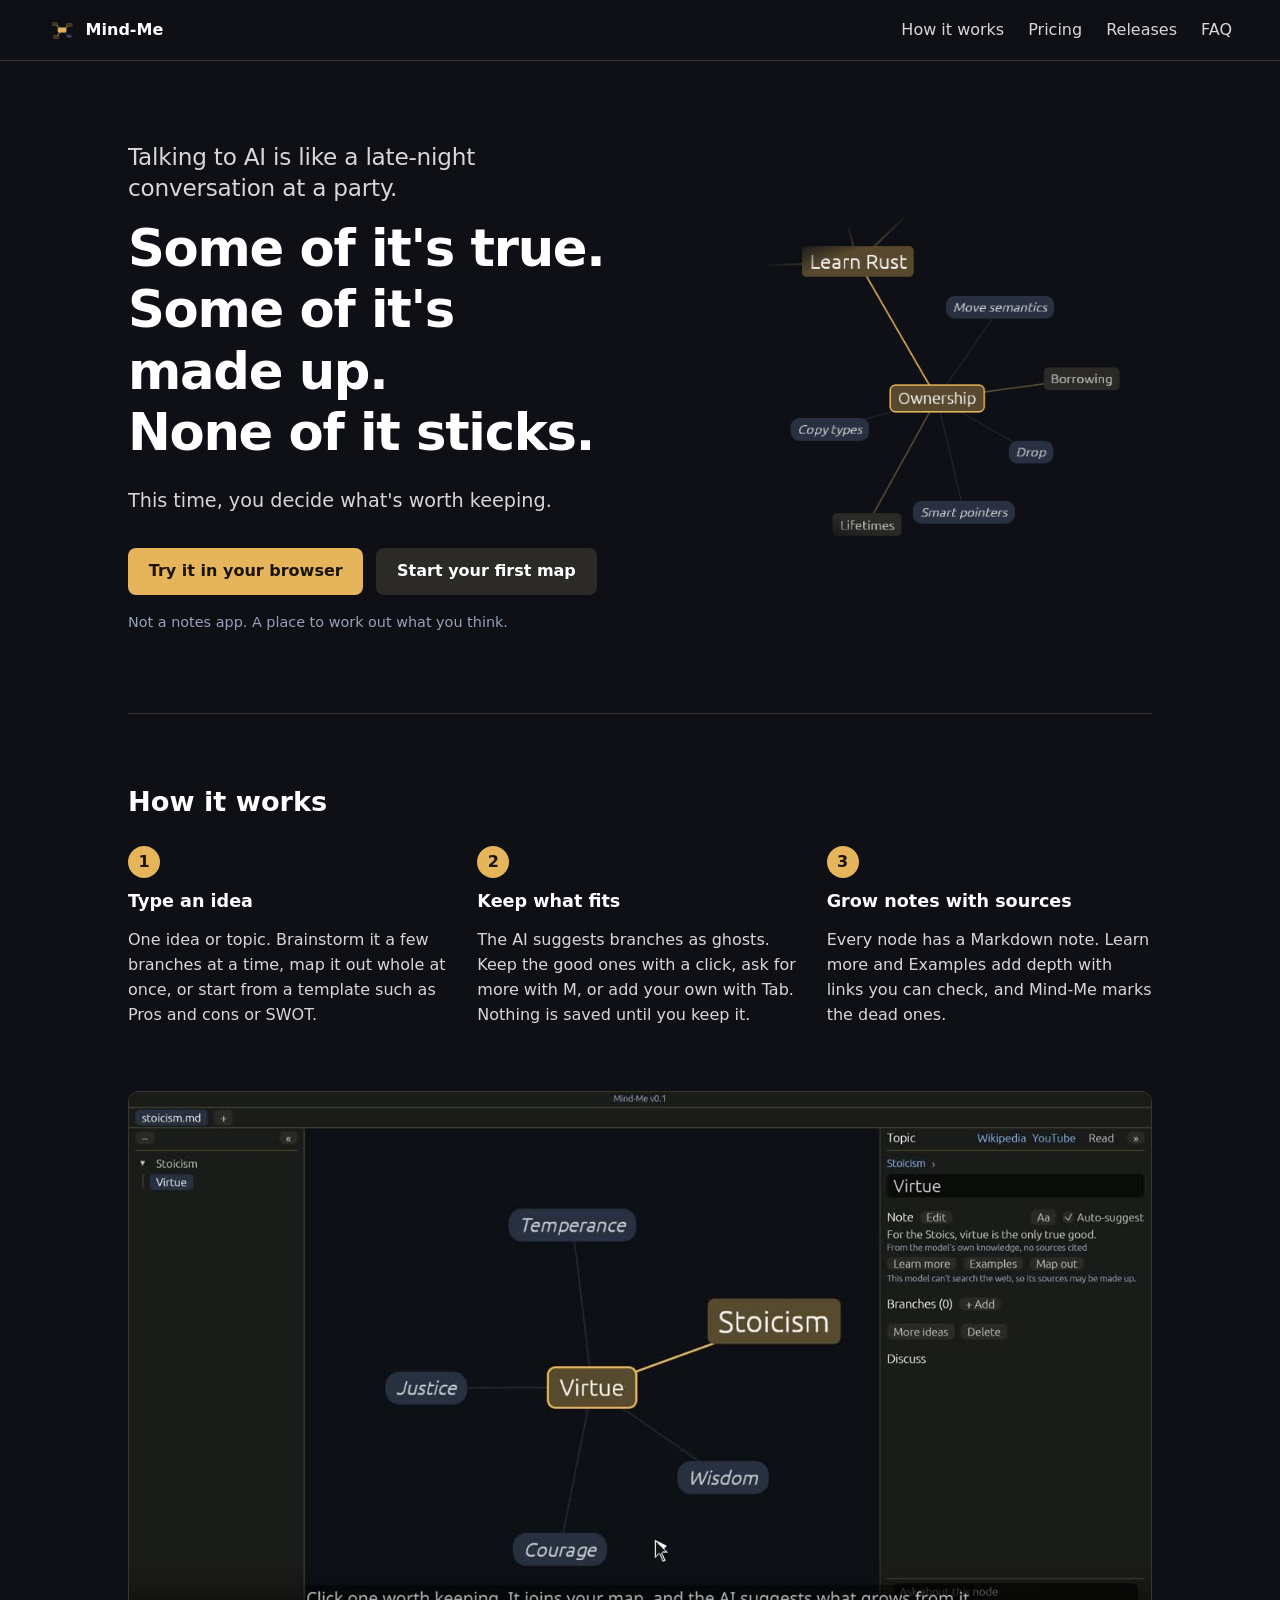
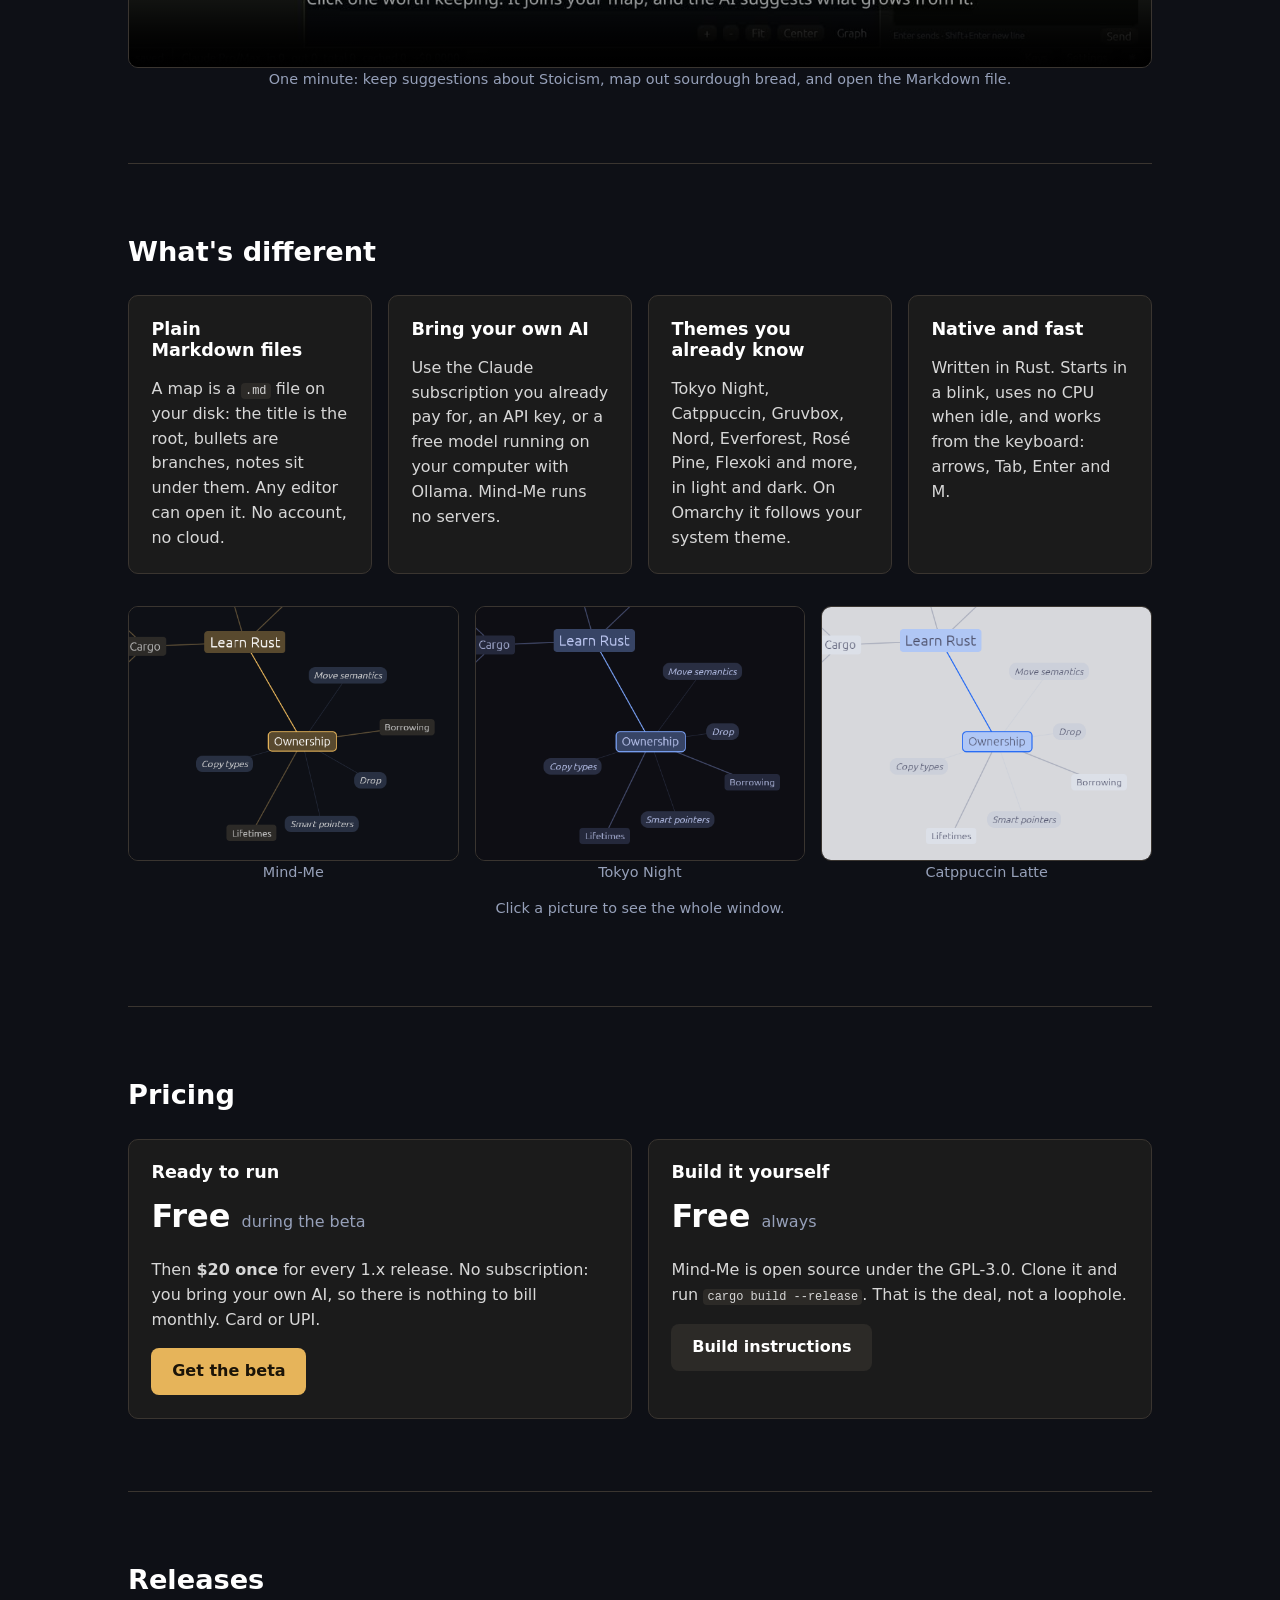
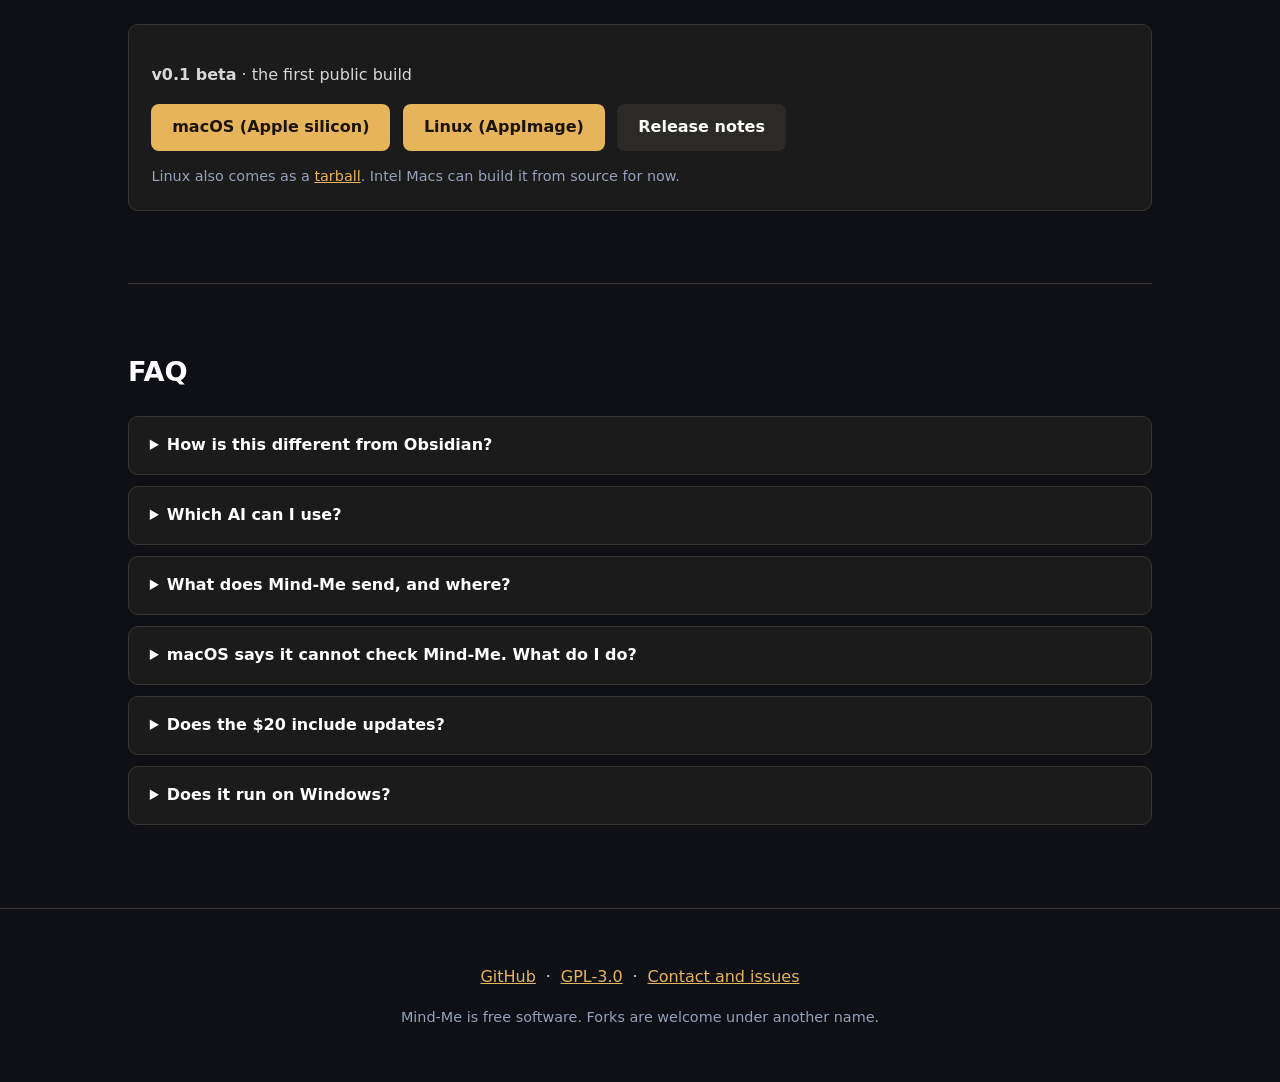
==== site/index.html @ f512f566 "Mind-Me: a native mind map that suggests branches; maps are plain Markdown Co-Authored-By: Claude Op" ====
<!DOCTYPE html>
<html lang="en">
<head>
<meta charset="utf-8">
<meta name="viewport" content="width=device-width, initial-scale=1">
<title>Mind-Me: keep what you learn from AI</title>
<meta name="description" content="A mind map for macOS and Linux. The AI suggests, you decide what's worth keeping. Every map is a Markdown file you own.">
<link rel="icon" href="img/icon.png">
<link rel="stylesheet" href="style.css">
<meta property="og:title" content="Mind-Me: keep what you learn from AI">
<meta property="og:description" content="Talking to AI is like a late-night conversation at a party. Some of it's true. Some of it's made up. None of it sticks.">
<meta property="og:image" content="https://mindme.cc/img/tokyo-night.png">
<meta property="og:type" content="website">
<meta name="twitter:card" content="summary_large_image">
</head>
<body>
<!-- Downloads come from this repo's latest release, under fixed file names. The four links marked
     STORE move to the store's product page once it exists. -->

<header class="top">
  <a class="brand" href="#"><img src="img/icon.png" alt="" width="28" height="28"> Mind-Me</a>
  <nav><a href="#how">How it works</a><a href="#pricing">Pricing</a><a href="#releases">Releases</a><a href="#faq">FAQ</a></nav>
</header>

<main>
<section class="hero">
  <div class="pitch">
    <h1><span class="setup">Talking to AI is like a late&#8209;night conversation at a party.</span> Some of it's true.<br> Some of it's made&nbsp;up.<br> None of it sticks.</h1>
    <p class="lead">This time, you decide what's worth keeping.</p>
    <p class="actions">
      <a class="button primary" href="try/">Try it in your browser</a>
      <a class="button" href="#releases">Start your first map</a><!-- STORE -->
    </p>
    <p class="small">Not a notes app. A place to work out what you think.</p>
  </div>
  <figure class="trail">
    <img src="img/mindme-dark-detail.png" width="520" height="400" alt="A map about learning Rust. Ownership is the current node, with kept branches in solid boxes and four suggestions in faint italics around it.">
  </figure>
</section>

<section id="how">
  <h2>How it works</h2>
  <ol class="steps">
    <li><h3>Type an idea</h3><p>One idea or topic. Brainstorm it a few branches at a time, map it out whole at once, or start from a template such as Pros and cons or SWOT.</p></li>
    <li><h3>Keep what fits</h3><p>The AI suggests branches as ghosts. Keep the good ones with a click, ask for more with M, or add your own with Tab. Nothing is saved until you keep it.</p></li>
    <li><h3>Grow notes with sources</h3><p>Every node has a Markdown note. Learn more and Examples add depth with links you can check, and Mind-Me marks the dead ones.</p></li>
  </ol>
  <figure class="shot">
    <!-- Never autoplays, so it needs no pause control and respects reduced motion. -->
    <video controls playsinline preload="none" poster="img/demo-poster.jpg" width="1920" height="1080">
      <source src="img/demo.mp4" type="video/mp4">
      <a href="img/demo.mp4">Watch the demo video</a>
    </video>
    <figcaption>One minute: keep suggestions about Stoicism, map out sourdough bread, and open the Markdown file.</figcaption>
  </figure>
</section>

<section>
  <h2>What's different</h2>
  <div class="grid">
    <div class="card"><h3>Plain Markdown files</h3><p>A map is a <code>.md</code> file on your disk: the title is the root, bullets are branches, notes sit under them. Any editor can open it. No account, no cloud.</p></div>
    <div class="card"><h3>Bring your own AI</h3><p>Use the Claude subscription you already pay for, an API key, or a free model running on your computer with Ollama. Mind-Me runs no servers.</p></div>
    <div class="card"><h3>Themes you already know</h3><p>Tokyo Night, Catppuccin, Gruvbox, Nord, Everforest, Rosé Pine, Flexoki and more, in light and dark. On Omarchy it follows your system theme.</p></div>
    <div class="card"><h3>Native and fast</h3><p>Written in Rust. Starts in a blink, uses no CPU when idle, and works from the keyboard: arrows, Tab, Enter and M.</p></div>
  </div>
  <div class="themes">
    <figure><a href="img/mindme-dark.png"><img src="img/mindme-dark-detail.png" width="520" height="400" alt="The Ownership branch and its suggestions in Mind-Me's own dark theme" loading="lazy"></a><figcaption>Mind-Me</figcaption></figure>
    <figure><a href="img/tokyo-night.png"><img src="img/tokyo-night-detail.png" width="520" height="400" alt="The same branch in the Tokyo Night theme" loading="lazy"></a><figcaption>Tokyo Night</figcaption></figure>
    <figure><a href="img/catppuccin-latte.png"><img src="img/catppuccin-latte-detail.png" width="520" height="400" alt="The same branch in the light Catppuccin Latte theme" loading="lazy"></a><figcaption>Catppuccin Latte</figcaption></figure>
  </div>
  <p class="small center">Click a picture to see the whole window.</p>
</section>

<section id="pricing">
  <h2>Pricing</h2>
  <div class="grid two">
    <div class="card price" id="get">
      <h3>Ready to run</h3>
      <p class="amount">Free <span>during the beta</span></p>
      <p>Then <strong>$20 once</strong> for every 1.x release. No subscription: you bring your own AI, so there is nothing to bill monthly. Card or UPI.</p>
      <a class="button primary" href="#releases">Get the beta</a><!-- STORE -->
    </div>
    <div class="card price">
      <h3>Build it yourself</h3>
      <p class="amount">Free <span>always</span></p>
      <p>Mind-Me is open source under the GPL-3.0. Clone it and run <code>cargo build --release</code>. That is the deal, not a loophole.</p>
      <a class="button" href="https://github.com/fullstacksushil/mindme#run">Build instructions</a>
    </div>
  </div>
</section>

<section id="releases">
  <h2>Releases</h2>
  <div class="card release">
    <p><strong>v0.1 beta</strong> · the first public build</p>
    <p class="actions">
      <a class="button primary" href="https://github.com/fullstacksushil/mindme/releases/latest/download/mindme-macos-arm64.dmg">macOS (Apple silicon)</a><!-- STORE -->
      <a class="button primary" href="https://github.com/fullstacksushil/mindme/releases/latest/download/mindme-linux-x86_64.AppImage">Linux (AppImage)</a><!-- STORE -->
      <a class="button" href="https://github.com/fullstacksushil/mindme/releases/latest">Release notes</a>
    </p>
    <p class="small">Linux also comes as a <a href="https://github.com/fullstacksushil/mindme/releases/latest/download/mindme-linux-x86_64.tar.gz">tarball</a>. Intel Macs can build it from source for now.</p>
  </div>
</section>

<section id="faq">
  <h2>FAQ</h2>
  <details><summary>How is this different from Obsidian?</summary>
    <p>Obsidian's graph comes from links you make by hand. In Mind-Me the AI suggests branches and asks you questions, and you keep what fits. Use Obsidian once you know what you think, and Mind-Me while you're still finding out. A map is a plain Markdown file, so it can live in your Obsidian vault too.</p>
  </details>
  <details><summary>Which AI can I use?</summary>
    <ul>
      <li>Claude Pro or Max, through the <code>claude</code> command you are logged in to.</li>
      <li>An API key for Anthropic, OpenAI or OpenRouter, or for another OpenAI-style URL.</li>
      <li>Ollama, with a model that runs on your computer.</li>
      <li>Any other command that reads a prompt and prints a reply.</li>
    </ul>
    <p>The first launch asks you to pick one. You can add more in Settings.</p>
  </details>
  <details><summary>What does Mind-Me send, and where?</summary>
    <p>Mind-Me has no servers, so nothing goes to us. Your maps stay as Markdown files on your computer. Mind-Me sends data only to these places:</p>
    <ul>
      <li><strong>The AI you picked:</strong> the names of the current node and the nodes above it, and your Grill me answers. Learn more, Examples and Discuss also send that node's note and your recent Discuss messages. Writing guides you turned on go with them.</li>
      <li><strong>Wikipedia and Wikimedia Commons:</strong> the names of the current node and its parent, to find its card and pictures. To stop this, turn off Wikipedia card in Settings, Notes.</li>
      <li><strong>The sites a note links to:</strong> Mind-Me opens each link once, to check that it still works.</li>
      <li><strong>The address of a picture in a note:</strong> Mind-Me downloads the picture to show it.</li>
    </ul>
  </details>
  <details><summary>macOS says it cannot check Mind-Me. What do I do?</summary>
    <p>Beta builds are not signed yet. The first time, right-click Mind-Me and choose Open. Or open System Settings, go to Privacy &amp; Security, and click Open Anyway. Signed builds come with version 1.0.</p>
  </details>
  <details><summary>Does the $20 include updates?</summary>
    <p>Yes. $20 gets you every 1.x release, and you keep each one. There is no license key. Version 2.0 may be a paid upgrade.</p>
  </details>
  <details><summary>Does it run on Windows?</summary>
    <p>Not yet. macOS and Linux come first.</p>
  </details>
</section>
</main>

<footer>
  <p><a href="https://github.com/fullstacksushil/mindme">GitHub</a> · <a href="https://github.com/fullstacksushil/mindme/blob/master/LICENSE">GPL-3.0</a> · <a href="https://github.com/fullstacksushil/mindme/issues">Contact and issues</a></p>
  <p class="small">Mind-Me is free software. Forks are welcome under another name.</p>
</footer>
</body>
</html>
---- site/style.css ----
/* Mind-Me's own dark theme: canvas, panel, trail (accent), text and hint colors from assets/themes/mindme.toml. */
:root {
  --canvas: #0e1016;
  --panel: #1b1b1b;
  --raised: #2c2a27;
  --accent: #e6b45a;
  --text: #d7d7d7;
  --strong: #ffffff;
  --hint: #96a0b9;
  --line: #3a3530;
  --ink-on-accent: #1b1408;
  color-scheme: dark;
  font-family: system-ui, -apple-system, "Segoe UI", Ubuntu, sans-serif;
  color: var(--text);
  background: var(--canvas);
  line-height: 1.55;
}
* { box-sizing: border-box; }
body { margin: 0; }
a { color: var(--accent); }
code { background: var(--raised); padding: 0.1em 0.35em; border-radius: 4px; font-size: 0.92em; }
h1, h2, h3 { color: var(--strong); line-height: 1.2; margin: 0 0 0.5em; text-wrap: balance; }
h1 { font-size: clamp(2.2rem, 5vw, 3.4rem); letter-spacing: -0.02em; }
h2 { font-size: 1.7rem; margin-bottom: 1em; }
h3 { font-size: 1.1rem; }
.small, figcaption { color: var(--hint); font-size: 0.9rem; }

.top { display: flex; justify-content: space-between; align-items: center; padding: 1rem clamp(1rem, 4vw, 3rem); border-bottom: 1px solid var(--line); }
.brand { display: flex; align-items: center; gap: 0.6rem; color: var(--strong); font-weight: 600; text-decoration: none; }
.top nav a { color: var(--text); text-decoration: none; margin-left: 1.5rem; }
.top nav a:hover { color: var(--accent); }

main { max-width: 1120px; margin: 0 auto; padding: 0 clamp(1rem, 4vw, 3rem); }
section { padding: 4.5rem 0; border-bottom: 1px solid var(--line); }
section:last-child { border-bottom: 0; }

/* One message, one picture: the pitch on the left, the map it describes on the right. */
.hero { display: grid; grid-template-columns: 1.15fr 1fr; gap: 3rem; align-items: center; padding: 5rem 0; }
.hero h1 { font-size: clamp(2.1rem, 4vw, 3.2rem); letter-spacing: -0.025em; margin-bottom: 1.4rem; }
.hero .setup { display: block; font-size: clamp(1.15rem, 1.9vw, 1.45rem); font-weight: 500; letter-spacing: -0.01em; color: var(--text); line-height: 1.35; margin-bottom: 0.9rem; }
.lead { font-size: 1.2rem; max-width: 34rem; margin: 0 0 2rem; text-wrap: balance; }
.actions { display: flex; gap: 0.8rem; flex-wrap: wrap; margin: 0; }
.hero .small { margin: 1rem 0 0; }
/* The crop's background is the app canvas, so fading its edges lets the map sit on the page with no frame. */
.trail { margin: 0; text-align: center; }
.trail img { width: 100%; height: auto; display: block; -webkit-mask-image: radial-gradient(closest-side, #000 84%, transparent); mask-image: radial-gradient(closest-side, #000 84%, transparent); }
.button { display: inline-block; padding: 0.7rem 1.3rem; border-radius: 8px; background: var(--raised); color: var(--strong); text-decoration: none; font-weight: 600; }
.button.primary { background: var(--accent); color: var(--ink-on-accent); }
.button:hover { filter: brightness(1.1); }
.shot { margin: 3rem 0 0; text-align: center; }
.shot video, .themes img { width: 100%; height: auto; border-radius: 10px; border: 1px solid var(--line); display: block; }

.steps { list-style: none; padding: 0; display: grid; grid-template-columns: repeat(auto-fit, minmax(260px, 1fr)); gap: 1.5rem; counter-reset: step; }
.steps li { counter-increment: step; }
.steps li::before { content: counter(step); display: inline-grid; place-items: center; width: 2rem; height: 2rem; border-radius: 50%; background: var(--accent); color: var(--ink-on-accent); font-weight: 700; margin-bottom: 0.8rem; }

.grid { display: grid; grid-template-columns: repeat(auto-fit, minmax(240px, 1fr)); gap: 1rem; }
.grid.two { grid-template-columns: repeat(auto-fit, minmax(300px, 1fr)); }
.card { background: var(--panel); border: 1px solid var(--line); border-radius: 10px; padding: 1.4rem; }
.card p:last-child { margin-bottom: 0; }
.themes { display: grid; grid-template-columns: repeat(auto-fit, minmax(300px, 1fr)); gap: 1rem; margin-top: 2rem; }
.themes figure { margin: 0; text-align: center; }
.center { text-align: center; }

.price .amount { font-size: 2rem; color: var(--strong); font-weight: 700; margin: 0.2rem 0 0.6rem; }
.price .amount span { font-size: 1rem; color: var(--hint); font-weight: 400; }
.release .actions { justify-content: flex-start; }

details { background: var(--panel); border: 1px solid var(--line); border-radius: 10px; padding: 1rem 1.3rem; margin-bottom: 0.7rem; }
summary { cursor: pointer; color: var(--strong); font-weight: 600; }
details p, details ul { margin: 0.8rem 0 0; max-width: 68ch; }
details ul { padding-left: 1.2rem; }
details li + li { margin-top: 0.4rem; }

footer { text-align: center; padding: 2.5rem 1rem; border-top: 1px solid var(--line); }
footer a { margin: 0 0.3rem; }

@media (max-width: 860px) {
  .hero { grid-template-columns: 1fr; gap: 2rem; padding: 3rem 0; }
}
@media (max-width: 640px) {
  /* The links wrap under the name instead of hiding, so Pricing and the FAQ stay one tap away. */
  .top { flex-wrap: wrap; gap: 0.6rem; }
  .top nav { display: flex; flex-wrap: wrap; gap: 0.4rem 1.2rem; }
  .top nav a { margin-left: 0; padding: 0.3rem 0; }

}
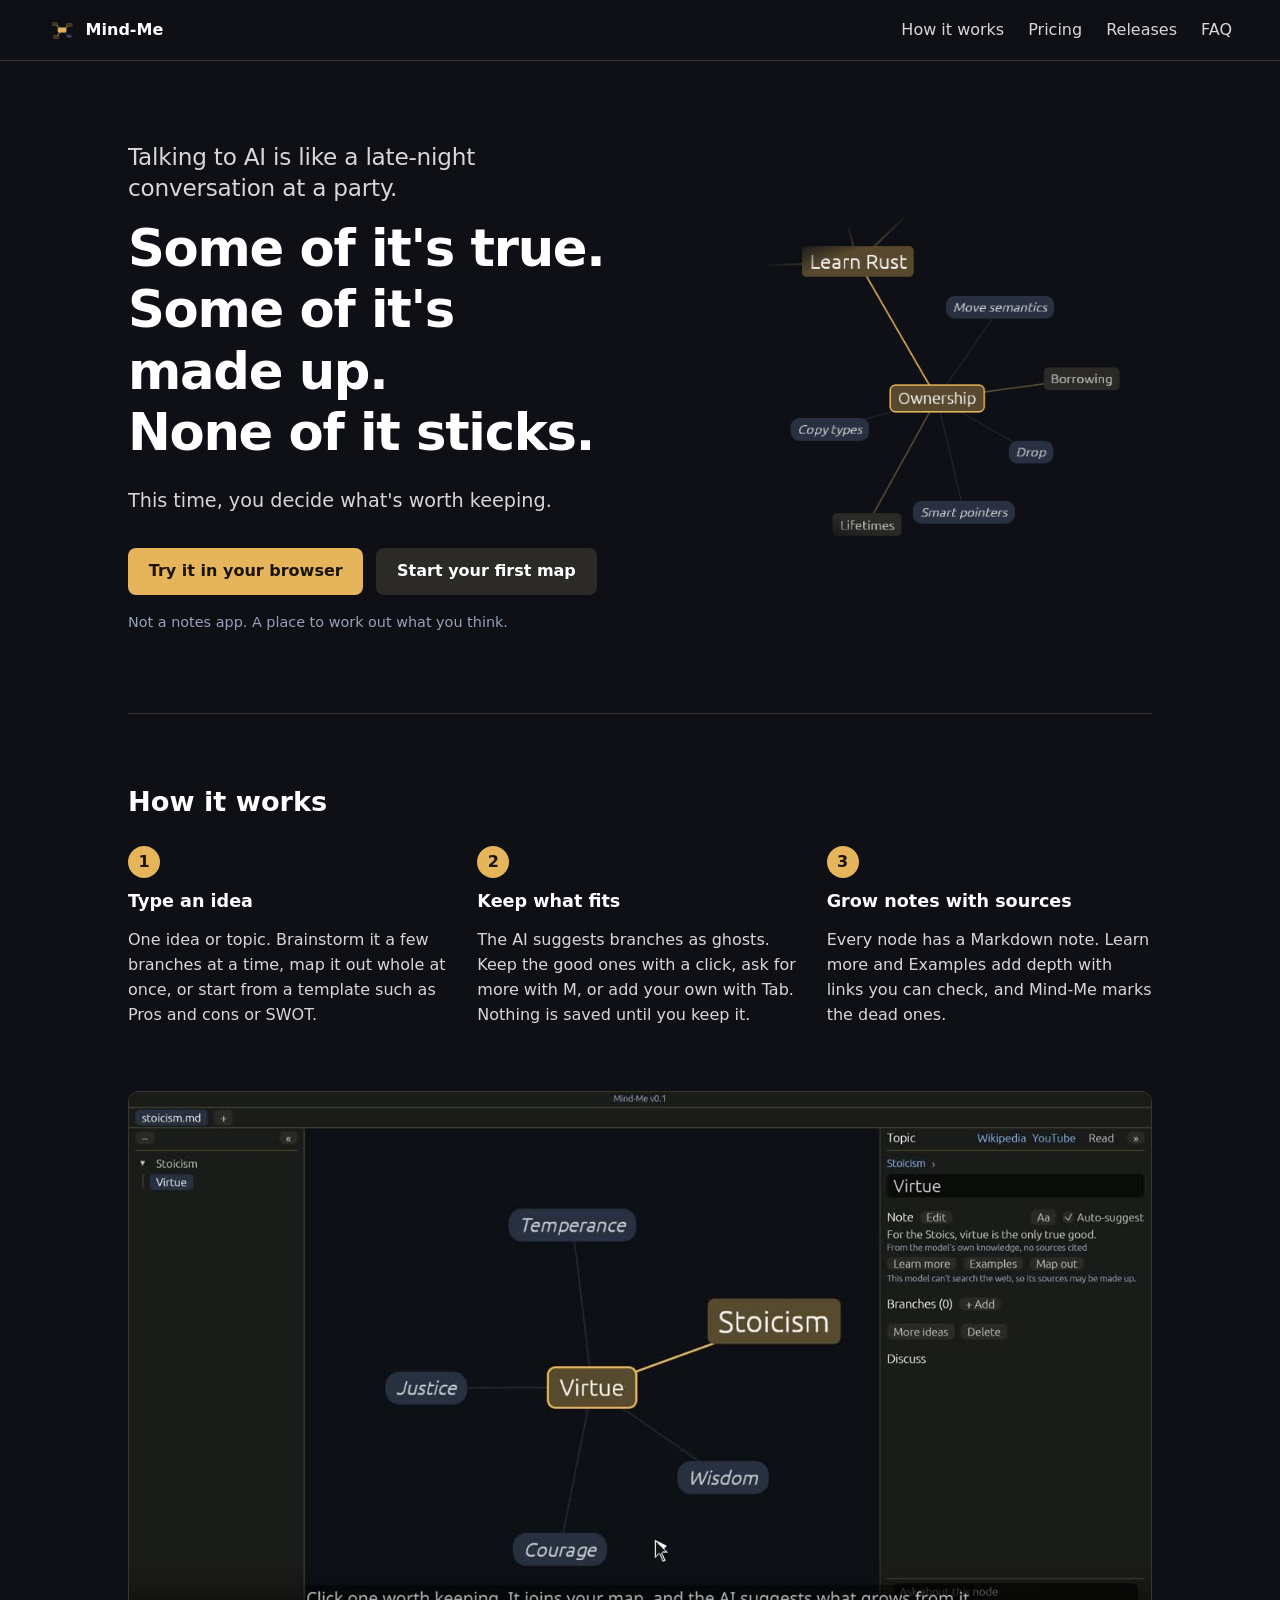
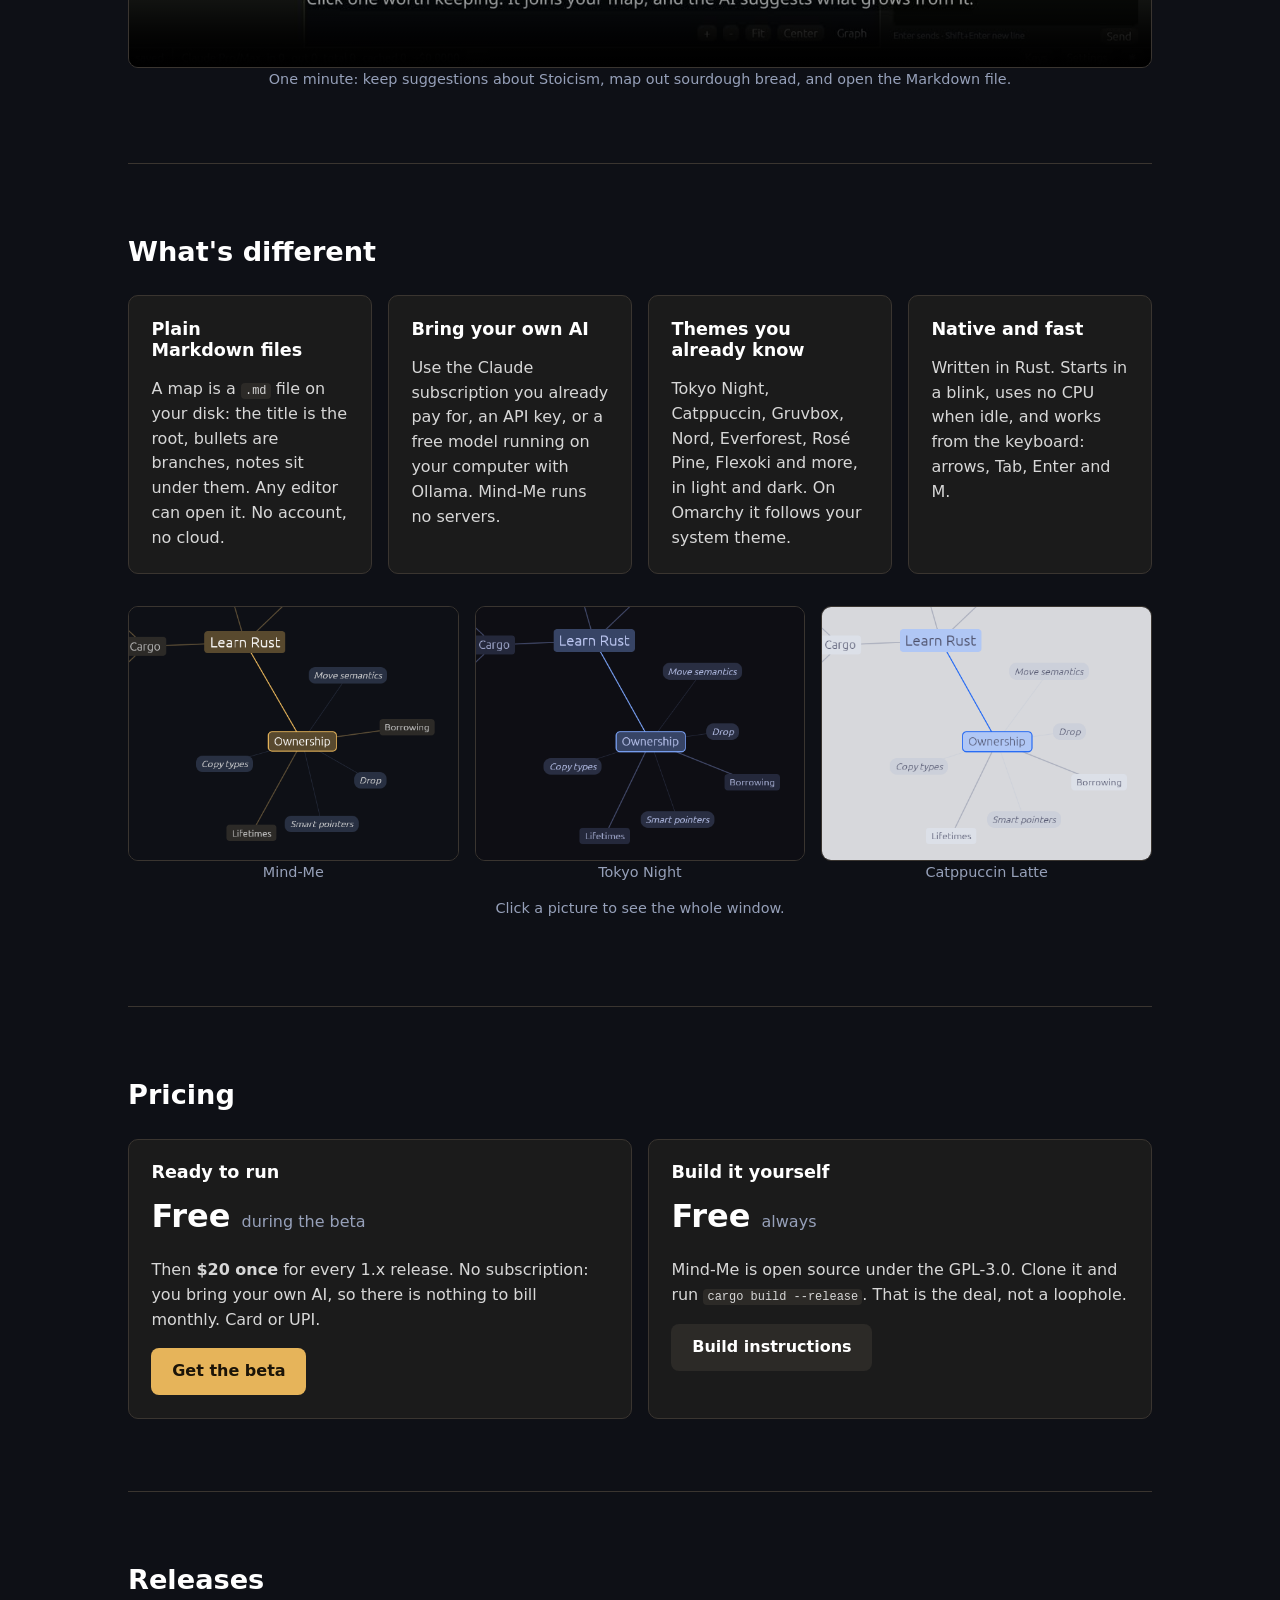
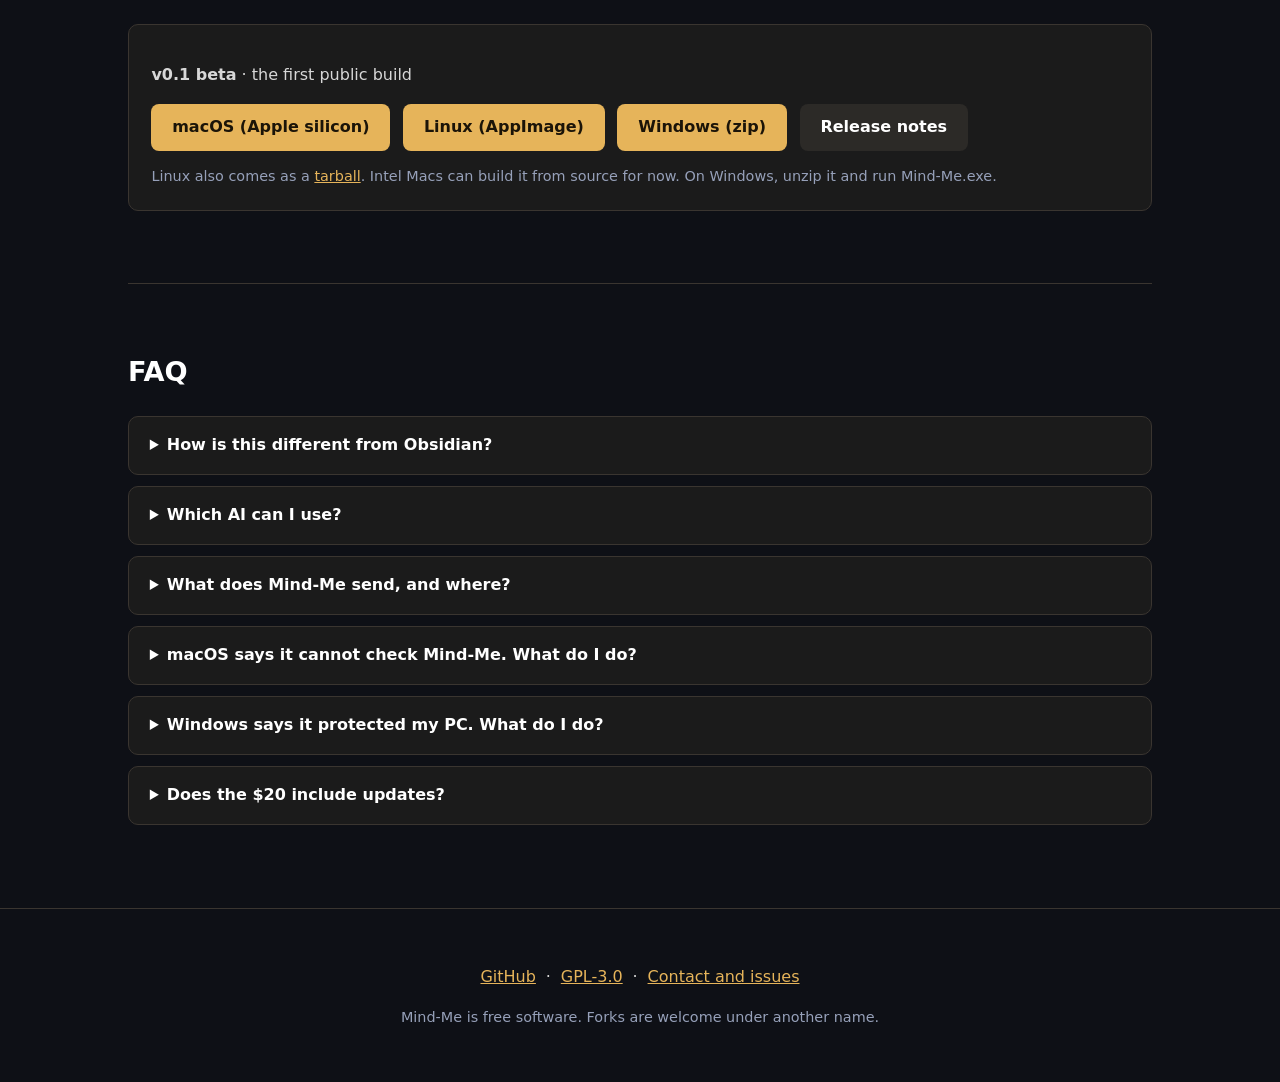
==== commit 885152d9: "Fix audit findings, add a Windows build, and update the site Audit fixes: - Drop a stopped request's" ====
--- a/site/index.html
+++ b/site/index.html
@@ -4,7 +4,7 @@
 <meta charset="utf-8">
 <meta name="viewport" content="width=device-width, initial-scale=1">
 <title>Mind-Me: keep what you learn from AI</title>
-<meta name="description" content="A mind map for macOS and Linux. The AI suggests, you decide what's worth keeping. Every map is a Markdown file you own.">
+<meta name="description" content="A mind map for macOS, Windows and Linux. The AI suggests, you decide what's worth keeping. Every map is a Markdown file you own.">
 <link rel="icon" href="img/icon.png">
 <link rel="stylesheet" href="style.css">
 <meta property="og:title" content="Mind-Me: keep what you learn from AI">
@@ -12,9 +12,15 @@
 <meta property="og:image" content="https://mindme.cc/img/tokyo-night.png">
 <meta property="og:type" content="website">
 <meta name="twitter:card" content="summary_large_image">
+<!-- Website visits only, through PostHog. No cookies (memory persistence), no people profiles, no session recordings,
+     so a visitor's typed API key in the playground can never be recorded. The app itself sends nothing here. -->
+<script>
+  !function(t,e){var o,n,p,r;e.__SV||(window.posthog && window.posthog.__loaded)||(window.posthog=e,e._i=[],e.init=function(i,s,a){function g(t,e){var o=e.split(".");2==o.length&&(t=t[o[0]],e=o[1]),t[e]=function(){t.push([e].concat(Array.prototype.slice.call(arguments,0)))}}p||((p=t.createElement("script")).type="text/javascript",p.crossOrigin="anonymous",p.async=!0,p.src=s.api_host.replace(".i.posthog.com","-assets.i.posthog.com")+"/static/array.js",p.onerror=function(){p=null},(r=t.getElementsByTagName("script")[0]).parentNode.insertBefore(p,r));var u=e;for(void 0!==a?u=e[a]=[]:a="posthog",u.people=u.people||[],Object.defineProperty(u,"toString",{configurable:!0,enumerable:!0,writable:!0,value:function(t){var e="posthog";return"posthog"!==a&&(e+="."+a),t||(e+=" (stub)"),e}}),Object.defineProperty(u.people,"toString",{configurable:!0,enumerable:!0,writable:!0,value:function(){return u.toString(1)+".people (stub)"}}),o="init capture register register_once register_for_session unregister opt_out_capturing has_opted_out_capturing opt_in_capturing reset isFeatureEnabled getFeatureFlag getFeatureFlagPayload reloadFeatureFlags group identify setPersonProperties setPersonPropertiesForFlags resetPersonPropertiesForFlags setGroupPropertiesForFlags resetGroupPropertiesForFlags resetGroups onFeatureFlags addFeatureFlagsHandler onSessionId getSurveys getActiveMatchingSurveys renderSurvey canRenderSurvey getNextSurveyStep".split(" "),n=0;n<o.length;n++)g(u,o[n]);e._i.push([i,s,a])},e.__SV=1)}(document,window.posthog||[]);
+  posthog.init('phc_1ZZHqZScyxHBk8zSAjuxVLgKlADmIoLUsEjz6JnHrKf', { api_host: 'https://us.i.posthog.com', persistence: 'memory', person_profiles: 'identified_only', disable_session_recording: true })
+</script>
 </head>
 <body>
-<!-- Downloads come from this repo's latest release, under fixed file names. The four links marked
+<!-- Downloads come from this repo's latest release, under fixed file names. The five links marked
      STORE move to the store's product page once it exists. -->
 
 <header class="top">
@@ -84,7 +90,7 @@
       <h3>Build it yourself</h3>
       <p class="amount">Free <span>always</span></p>
       <p>Mind-Me is open source under the GPL-3.0. Clone it and run <code>cargo build --release</code>. That is the deal, not a loophole.</p>
-      <a class="button" href="https://github.com/fullstacksushil/mindme#run">Build instructions</a>
+      <a class="button" href="https://github.com/fullstacksushil/mindme#build-from-the-source-code">Build instructions</a>
     </div>
   </div>
 </section>
@@ -96,9 +102,10 @@
     <p class="actions">
       <a class="button primary" href="https://github.com/fullstacksushil/mindme/releases/latest/download/mindme-macos-arm64.dmg">macOS (Apple silicon)</a><!-- STORE -->
       <a class="button primary" href="https://github.com/fullstacksushil/mindme/releases/latest/download/mindme-linux-x86_64.AppImage">Linux (AppImage)</a><!-- STORE -->
+      <a class="button primary" href="https://github.com/fullstacksushil/mindme/releases/latest/download/mindme-windows-x86_64.zip">Windows (zip)</a><!-- STORE -->
       <a class="button" href="https://github.com/fullstacksushil/mindme/releases/latest">Release notes</a>
     </p>
-    <p class="small">Linux also comes as a <a href="https://github.com/fullstacksushil/mindme/releases/latest/download/mindme-linux-x86_64.tar.gz">tarball</a>. Intel Macs can build it from source for now.</p>
+    <p class="small">Linux also comes as a <a href="https://github.com/fullstacksushil/mindme/releases/latest/download/mindme-linux-x86_64.tar.gz">tarball</a>. Intel Macs can build it from source for now. On Windows, unzip it and run Mind-Me.exe.</p>
   </div>
 </section>
 
@@ -121,18 +128,19 @@
     <ul>
       <li><strong>The AI you picked:</strong> the names of the current node and the nodes above it, and your Grill me answers. Learn more, Examples and Discuss also send that node's note and your recent Discuss messages. Writing guides you turned on go with them.</li>
       <li><strong>Wikipedia and Wikimedia Commons:</strong> the names of the current node and its parent, to find its card and pictures. To stop this, turn off Wikipedia card in Settings, Notes.</li>
-      <li><strong>The sites a note links to:</strong> Mind-Me opens each link once, to check that it still works.</li>
+      <li><strong>The sites a note links to:</strong> Mind-Me opens each <code>https</code> link once, to check that it still works. It never opens links to your own computer or network.</li>
       <li><strong>The address of a picture in a note:</strong> Mind-Me downloads the picture to show it.</li>
     </ul>
+    <p>This website counts visits with PostHog, without cookies. The app sends nothing to PostHog.</p>
   </details>
   <details><summary>macOS says it cannot check Mind-Me. What do I do?</summary>
     <p>Beta builds are not signed yet. The first time, right-click Mind-Me and choose Open. Or open System Settings, go to Privacy &amp; Security, and click Open Anyway. Signed builds come with version 1.0.</p>
   </details>
+  <details><summary>Windows says it protected my PC. What do I do?</summary>
+    <p>Beta builds are not signed yet, so SmartScreen warns the first time. Click More info, then Run anyway. Signed builds come with version 1.0.</p>
+  </details>
   <details><summary>Does the $20 include updates?</summary>
     <p>Yes. $20 gets you every 1.x release, and you keep each one. There is no license key. Version 2.0 may be a paid upgrade.</p>
-  </details>
-  <details><summary>Does it run on Windows?</summary>
-    <p>Not yet. macOS and Linux come first.</p>
   </details>
 </section>
 </main>
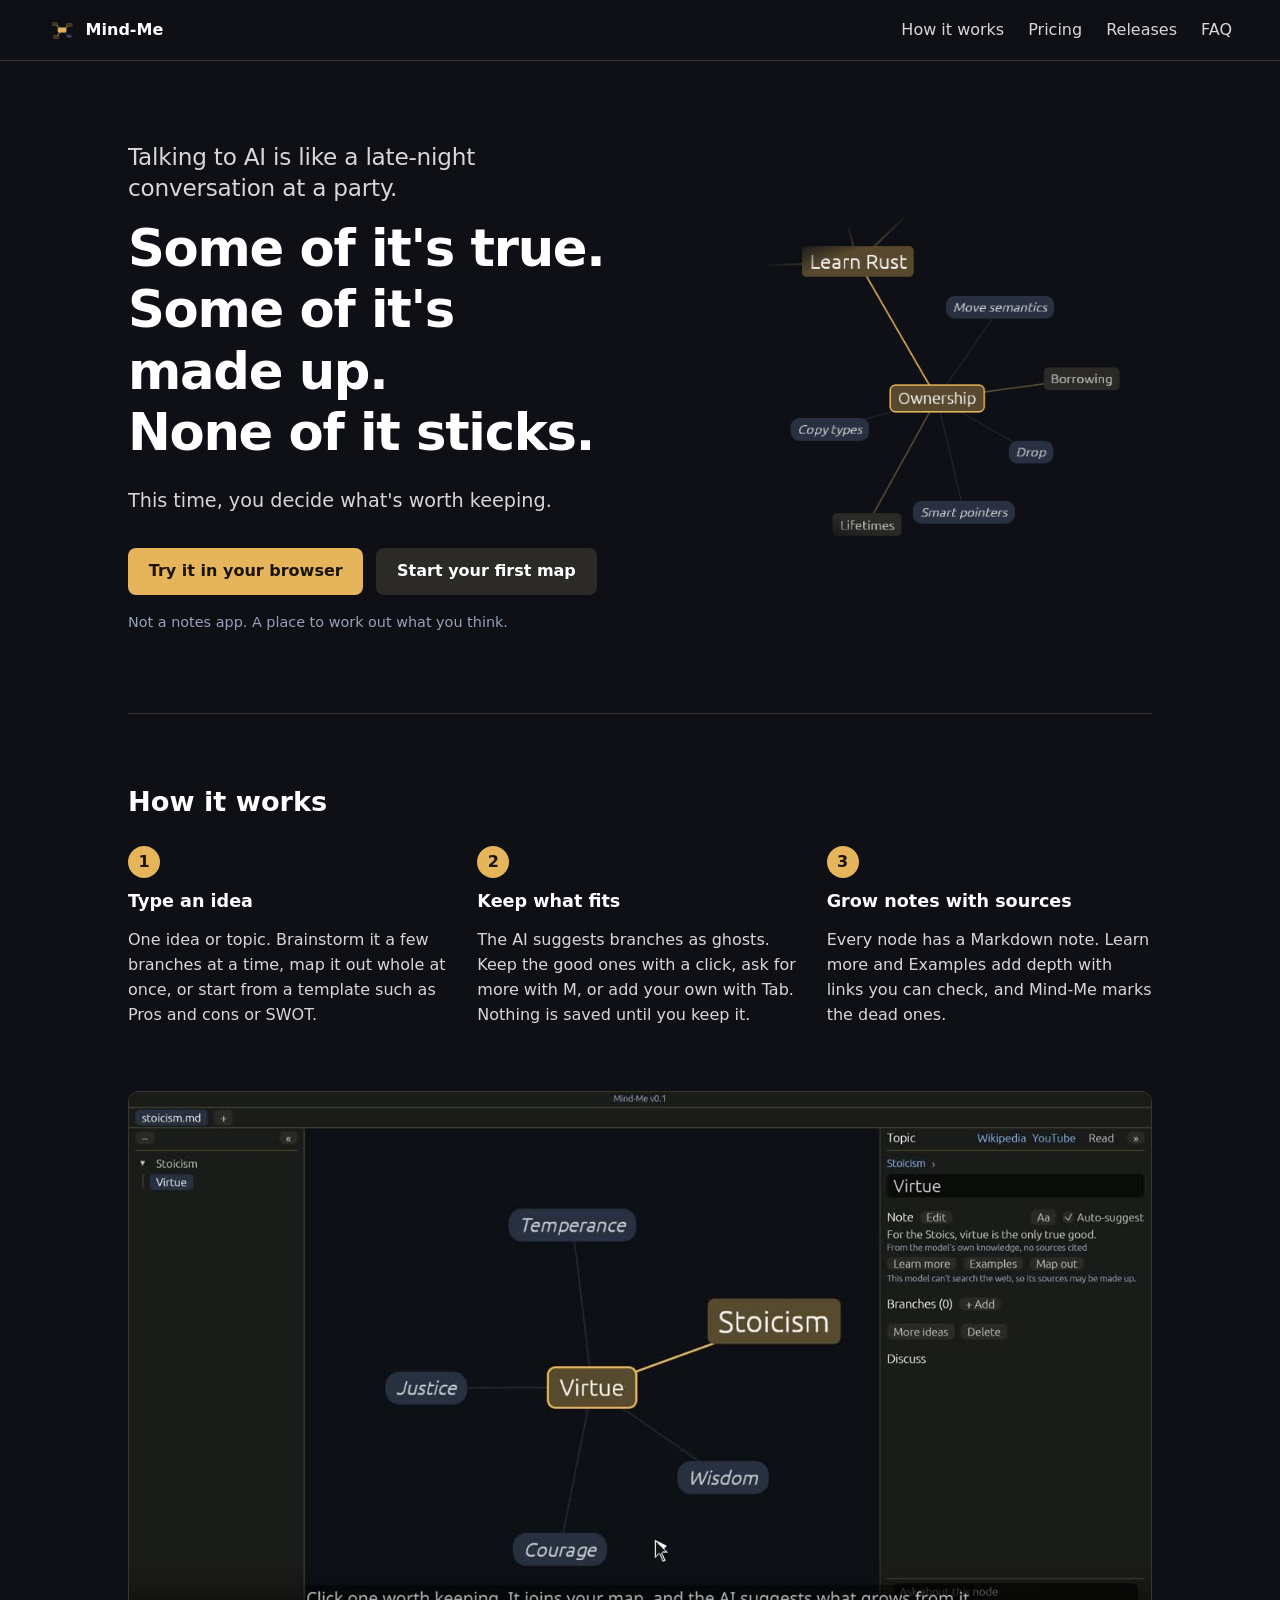
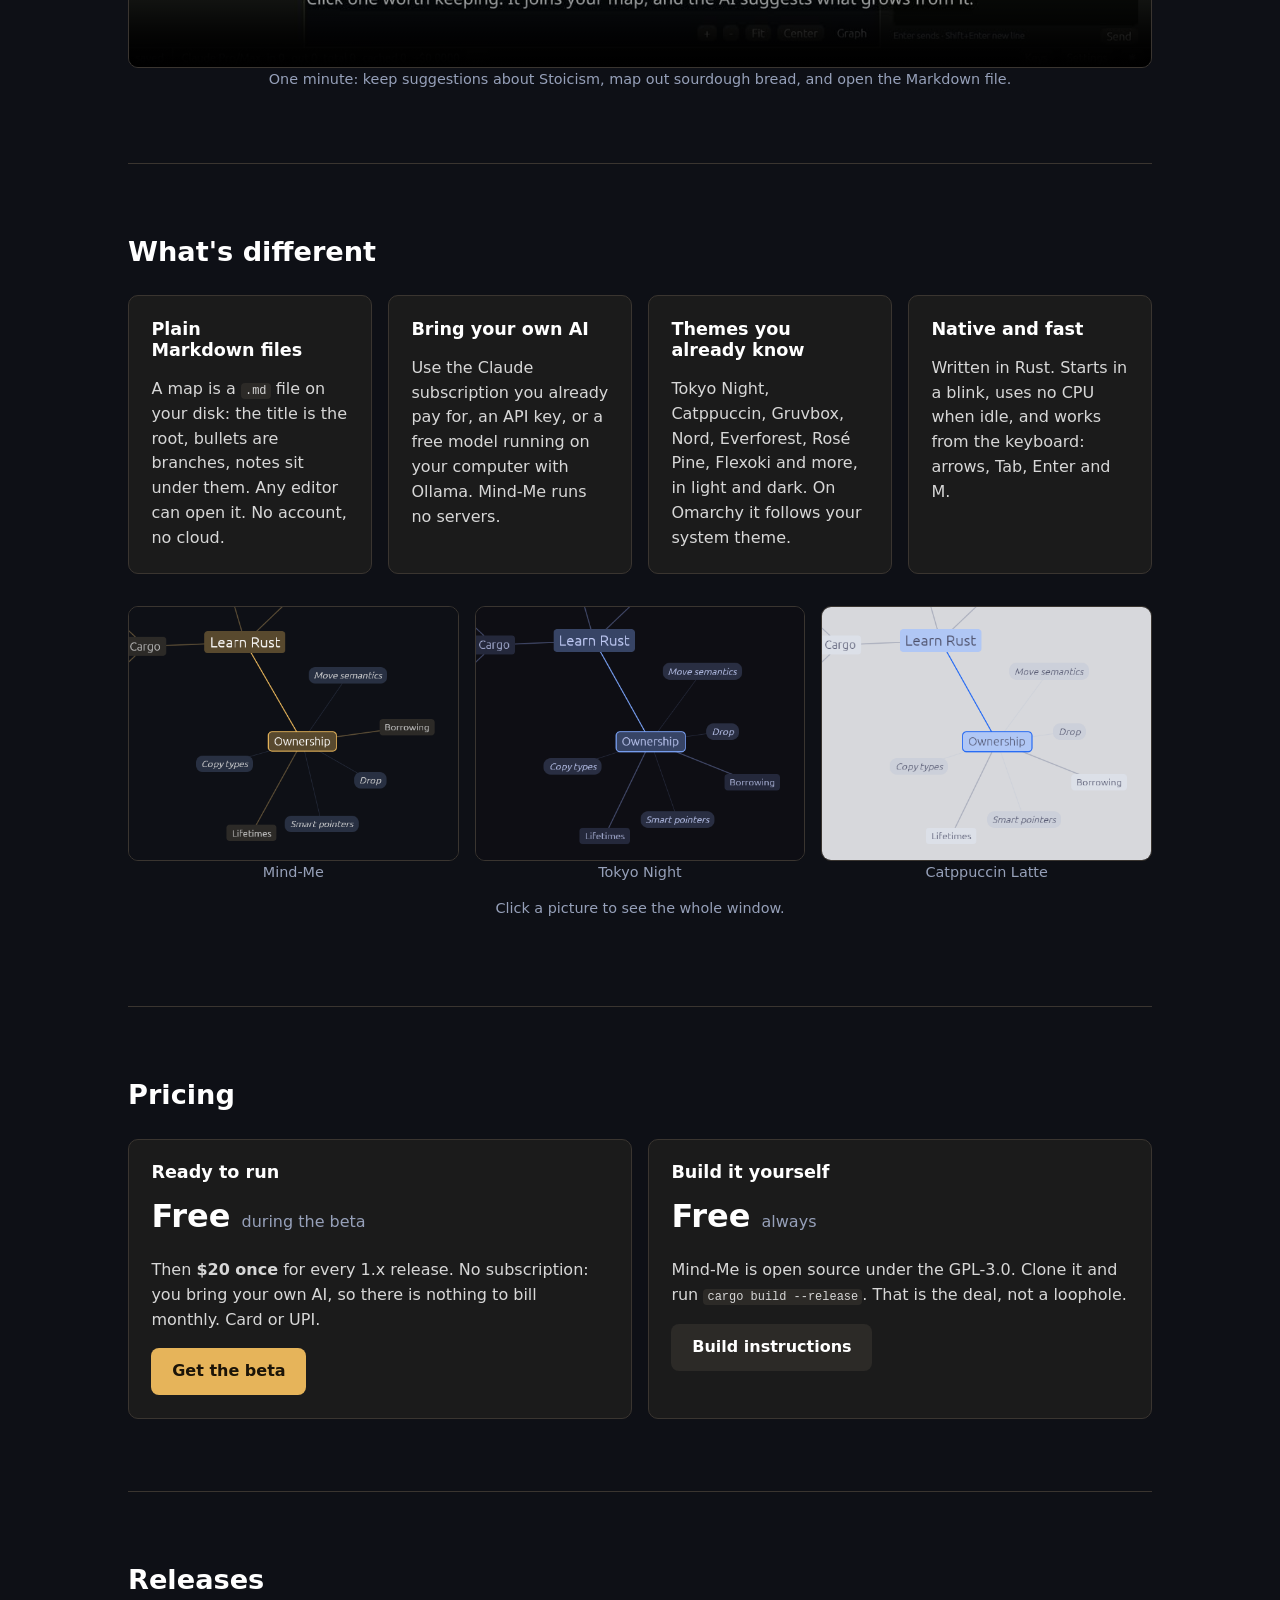
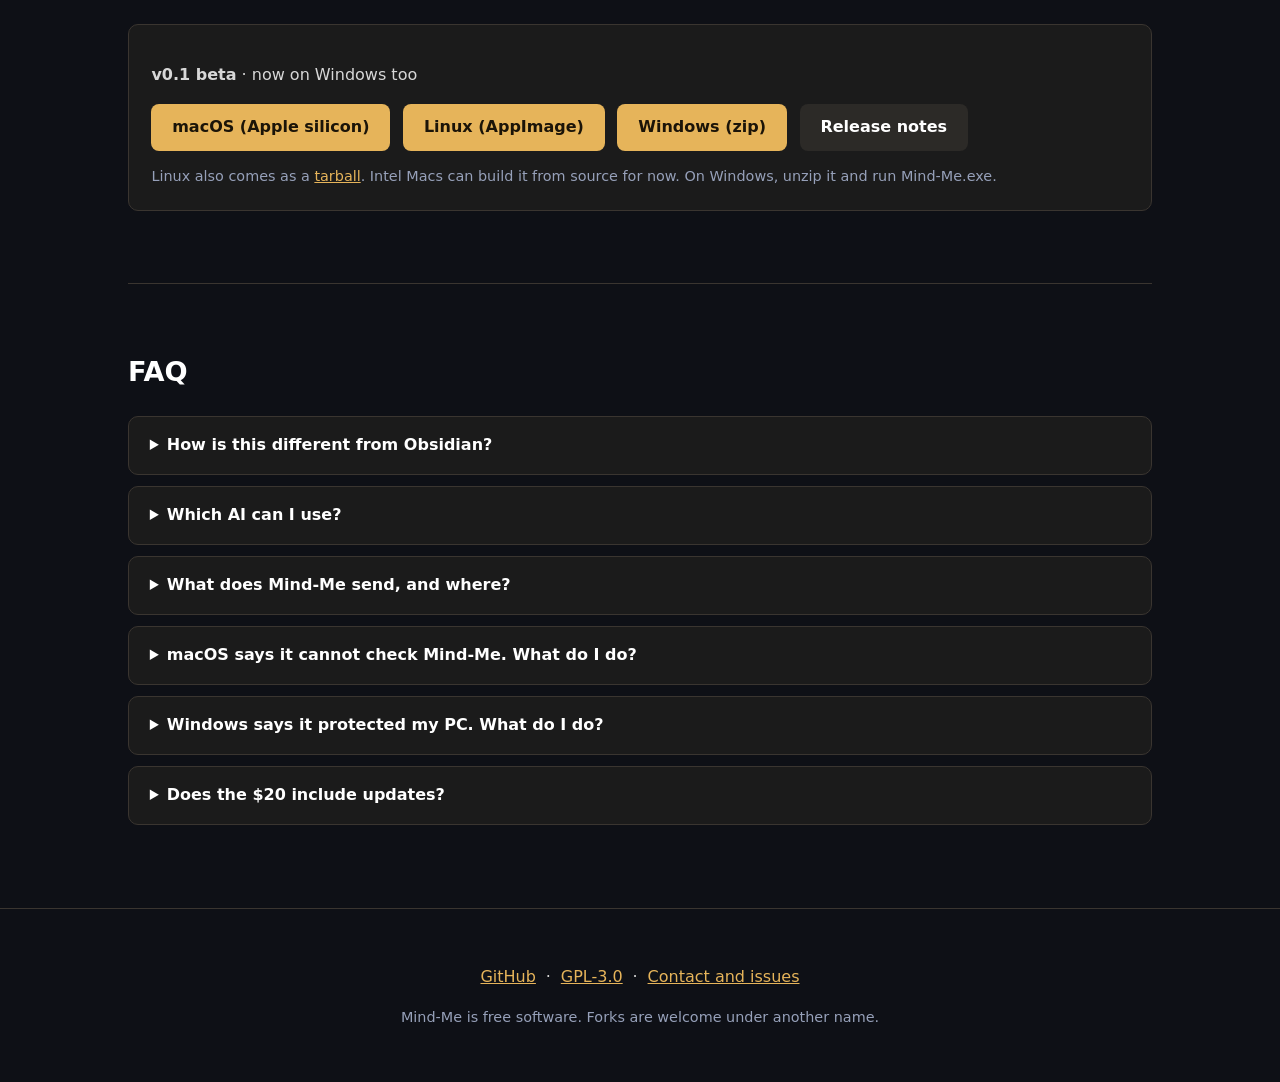
==== commit 49272074: "Codex support, playground Open/New/Export, and docs brought up to date - OpenAI Codex as a setup cho" ====
--- a/site/index.html
+++ b/site/index.html
@@ -98,7 +98,7 @@
 <section id="releases">
   <h2>Releases</h2>
   <div class="card release">
-    <p><strong>v0.1 beta</strong> · the first public build</p>
+    <p><strong>v0.1 beta</strong> · now on Windows too</p>
     <p class="actions">
       <a class="button primary" href="https://github.com/fullstacksushil/mindme/releases/latest/download/mindme-macos-arm64.dmg">macOS (Apple silicon)</a><!-- STORE -->
       <a class="button primary" href="https://github.com/fullstacksushil/mindme/releases/latest/download/mindme-linux-x86_64.AppImage">Linux (AppImage)</a><!-- STORE -->
@@ -117,6 +117,7 @@
   <details><summary>Which AI can I use?</summary>
     <ul>
       <li>Claude Pro or Max, through the <code>claude</code> command you are logged in to.</li>
+      <li>ChatGPT or an OpenAI key, through the <code>codex</code> command you are logged in to.</li>
       <li>An API key for Anthropic, OpenAI or OpenRouter, or for another OpenAI-style URL.</li>
       <li>Ollama, with a model that runs on your computer.</li>
       <li>Any other command that reads a prompt and prints a reply.</li>
@@ -126,7 +127,7 @@
   <details><summary>What does Mind-Me send, and where?</summary>
     <p>Mind-Me has no servers, so nothing goes to us. Your maps stay as Markdown files on your computer. Mind-Me sends data only to these places:</p>
     <ul>
-      <li><strong>The AI you picked:</strong> the names of the current node and the nodes above it, and your Grill me answers. Learn more, Examples and Discuss also send that node's note and your recent Discuss messages. Writing guides you turned on go with them.</li>
+      <li><strong>The AI you picked:</strong> the names of the current node and the nodes above it, and your Grill me answers. Learn more, Examples and Discuss also send that node's note and your recent Discuss messages. Writing guides you turned on go with them. Codex can also read files on your computer if it decides to. Mind-Me starts it in an empty folder to make that unlikely.</li>
       <li><strong>Wikipedia and Wikimedia Commons:</strong> the names of the current node and its parent, to find its card and pictures. To stop this, turn off Wikipedia card in Settings, Notes.</li>
       <li><strong>The sites a note links to:</strong> Mind-Me opens each <code>https</code> link once, to check that it still works. It never opens links to your own computer or network.</li>
       <li><strong>The address of a picture in a note:</strong> Mind-Me downloads the picture to show it.</li>
